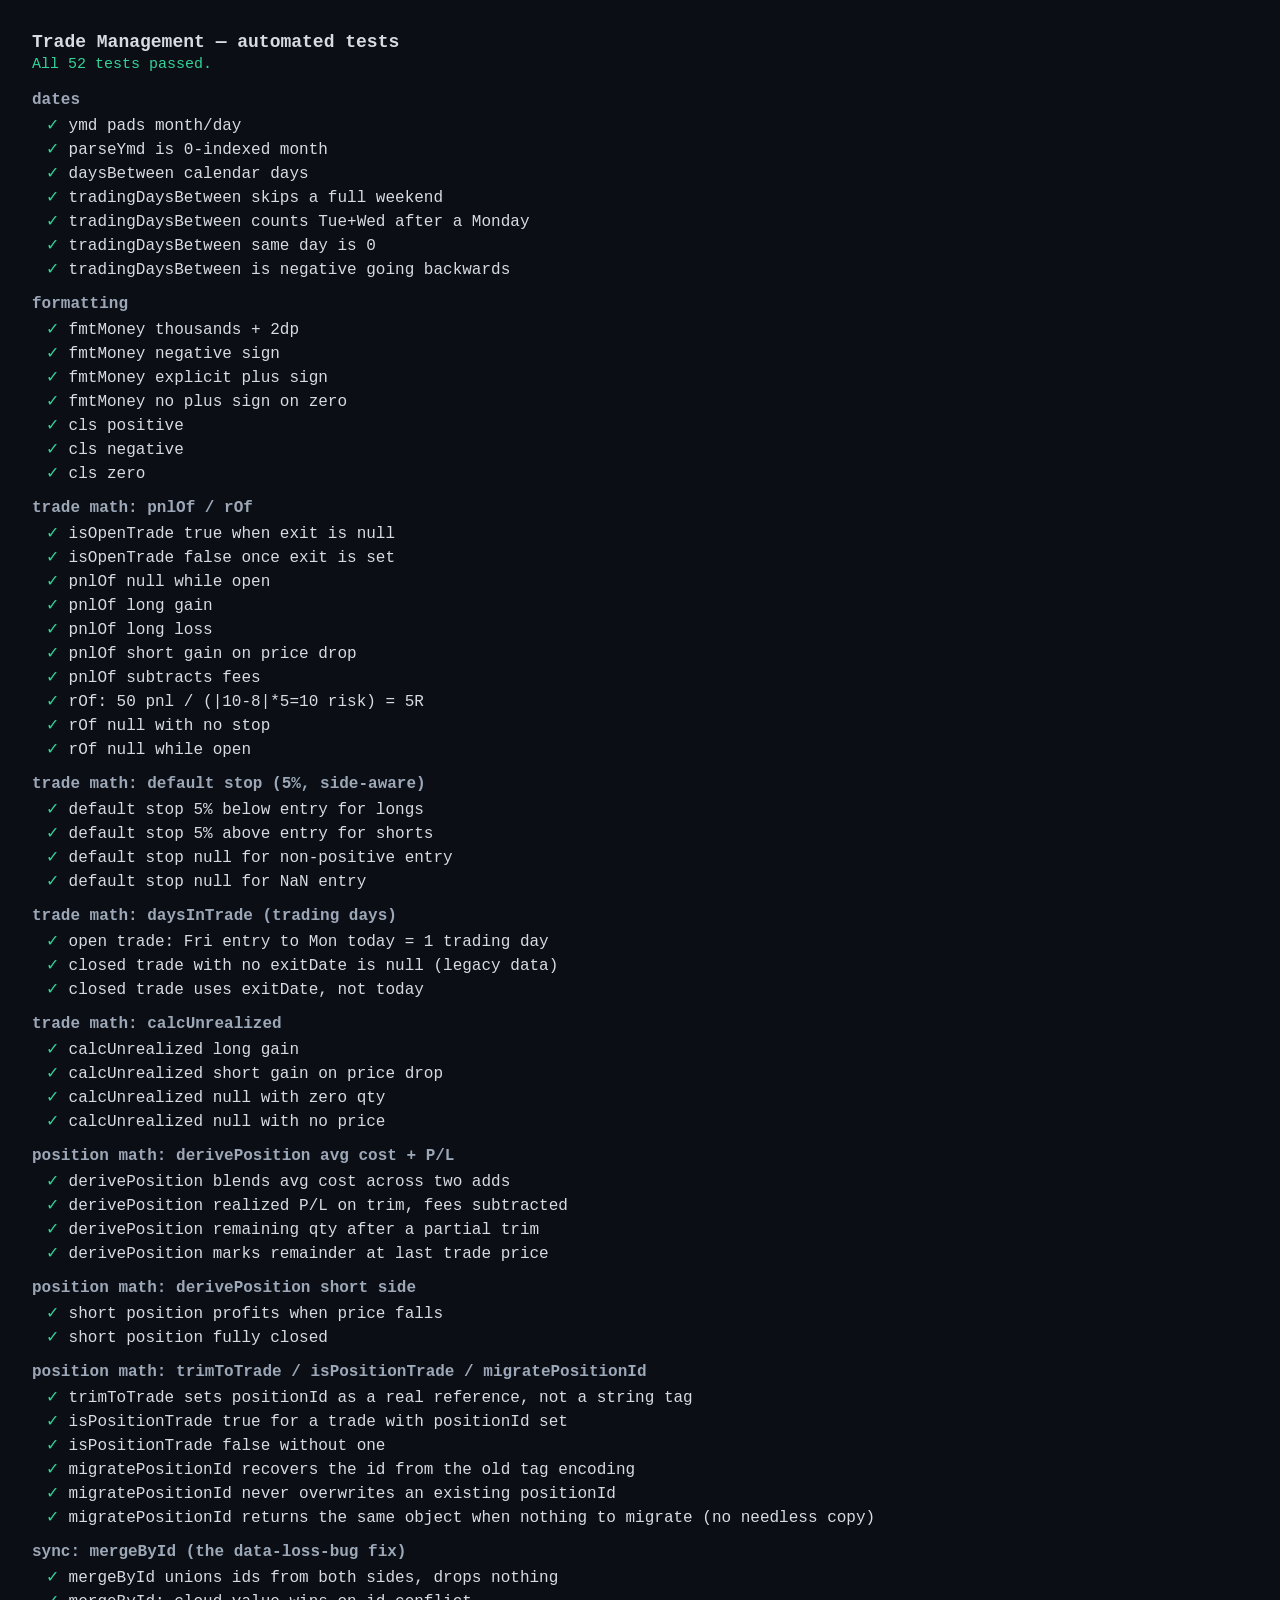
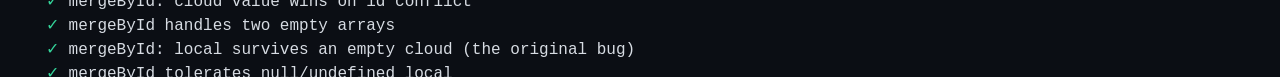
==== tests.html @ 61ee3fec "Add automated tests and a real positionId foreign key 1. Reliability — automated tests:    Extract t" ====
<!doctype html>
<html lang="en">
<head>
<meta charset="utf-8">
<title>Trade Management — tests</title>
<style>
  body { font-family: ui-monospace, Consolas, monospace; background: #0b0e14; color: #d7dce3; padding: 24px; }
  h1 { font-size: 18px; margin: 0 0 4px; }
  #summary { font-size: 15px; margin: 4px 0 18px; }
  #summary.pass { color: #34d399; }
  #summary.fail { color: #f87171; }
  .group { margin: 0 0 4px; font-weight: 700; color: #9ca8b8; margin-top: 14px; }
  .row { padding: 2px 0 2px 14px; }
  .ok { color: #34d399; }
  .bad { color: #f87171; }
  .detail { color: #f87171; margin-left: 14px; white-space: pre-wrap; }
</style>
</head>
<body>
<h1>Trade Management — automated tests</h1>
<div id="summary">Running…</div>
<div id="out"></div>

<script src="trade-math.js"></script>
<script>
const T = window.TradeMath;
const results = [];
let currentGroup = '';

function group(name) { currentGroup = name; }
function eq(actual, expected, label) {
  const pass = JSON.stringify(actual) === JSON.stringify(expected);
  results.push({ group: currentGroup, label, pass, actual, expected });
}
function close(actual, expected, label, eps = 1e-6) {
  const pass = typeof actual === 'number' && Math.abs(actual - expected) < eps;
  results.push({ group: currentGroup, label, pass, actual, expected });
}
function ok(cond, label) {
  results.push({ group: currentGroup, label, pass: !!cond, actual: cond, expected: true });
}

/* ---- dates ---- */
group('dates');
eq(T.ymd(new Date(2026, 0, 5)), '2026-01-05', 'ymd pads month/day');
eq(T.parseYmd('2026-03-01').getMonth(), 2, 'parseYmd is 0-indexed month');
eq(T.daysBetween('2026-01-01', '2026-01-10'), 9, 'daysBetween calendar days');
// Fri 2026-08-14 -> Mon 2026-08-17: 3 calendar days, but only Monday is a trading day.
eq(T.tradingDaysBetween('2026-08-14', '2026-08-17'), 1, 'tradingDaysBetween skips a full weekend');
eq(T.tradingDaysBetween('2026-08-17', '2026-08-19'), 2, 'tradingDaysBetween counts Tue+Wed after a Monday');
eq(T.tradingDaysBetween('2026-08-17', '2026-08-17'), 0, 'tradingDaysBetween same day is 0');
eq(T.tradingDaysBetween('2026-08-19', '2026-08-17'), -2, 'tradingDaysBetween is negative going backwards');

/* ---- formatting ---- */
group('formatting');
eq(T.fmtMoney(1234.5), '$1,234.50', 'fmtMoney thousands + 2dp');
eq(T.fmtMoney(-50), '-$50.00', 'fmtMoney negative sign');
eq(T.fmtMoney(50, { sign: true }), '+$50.00', 'fmtMoney explicit plus sign');
eq(T.fmtMoney(0, { sign: true }), '$0.00', 'fmtMoney no plus sign on zero');
eq(T.cls(5), 'pos', 'cls positive');
eq(T.cls(-5), 'neg', 'cls negative');
eq(T.cls(0), 'zero', 'cls zero');

/* ---- trade math ---- */
group('trade math: pnlOf / rOf');
ok(T.isOpenTrade({ exit: null }), 'isOpenTrade true when exit is null');
ok(!T.isOpenTrade({ exit: 10 }), 'isOpenTrade false once exit is set');
eq(T.pnlOf({ exit: null, entry: 10, qty: 5, side: 'long' }), null, 'pnlOf null while open');
close(T.pnlOf({ side: 'long', entry: 10, exit: 15, qty: 5, fees: 0 }), 25, 'pnlOf long gain');
close(T.pnlOf({ side: 'long', entry: 10, exit: 5, qty: 5, fees: 0 }), -25, 'pnlOf long loss');
close(T.pnlOf({ side: 'short', entry: 10, exit: 5, qty: 5, fees: 0 }), 25, 'pnlOf short gain on price drop');
close(T.pnlOf({ side: 'long', entry: 10, exit: 15, qty: 5, fees: 3 }), 22, 'pnlOf subtracts fees');
close(T.rOf({ side: 'long', entry: 10, exit: 20, qty: 5, stop: 8, fees: 0 }), 5, 'rOf: 50 pnl / (|10-8|*5=10 risk) = 5R');
eq(T.rOf({ side: 'long', entry: 10, exit: 15, qty: 1, stop: null, fees: 0 }), null, 'rOf null with no stop');
eq(T.rOf({ side: 'long', entry: 10, exit: null, qty: 1, stop: 8, fees: 0 }), null, 'rOf null while open');

group('trade math: default stop (5%, side-aware)');
close(T.computeDefaultStop(100, 'long'), 95, 'default stop 5% below entry for longs');
close(T.computeDefaultStop(100, 'short'), 105, 'default stop 5% above entry for shorts');
eq(T.computeDefaultStop(0, 'long'), null, 'default stop null for non-positive entry');
eq(T.computeDefaultStop(NaN, 'long'), null, 'default stop null for NaN entry');

group('trade math: daysInTrade (trading days)');
eq(T.daysInTrade({ exit: null, date: '2026-08-14' }, '2026-08-17'), 1, 'open trade: Fri entry to Mon today = 1 trading day');
eq(T.daysInTrade({ exit: 10, exitDate: null, date: '2026-08-01' }, '2026-08-17'), null, 'closed trade with no exitDate is null (legacy data)');
eq(T.daysInTrade({ exit: 10, exitDate: '2026-08-19', date: '2026-08-17' }, '2026-08-17'), 2, 'closed trade uses exitDate, not today');

group('trade math: calcUnrealized');
close(T.calcUnrealized('long', 100, 10, 110), 100, 'calcUnrealized long gain');
close(T.calcUnrealized('short', 100, 10, 90), 100, 'calcUnrealized short gain on price drop');
eq(T.calcUnrealized('long', 100, 0, 110), null, 'calcUnrealized null with zero qty');
eq(T.calcUnrealized('long', 100, 10, null), null, 'calcUnrealized null with no price');

/* ---- position math ---- */
group('position math: derivePosition avg cost + P/L');
(function () {
  const pos = {
    side: 'long', openDate: '2026-01-01',
    events: [
      { type: 'entry', date: '2026-01-01', price: 100, qty: 10 },
      { type: 'add',   date: '2026-01-05', price: 120, qty: 10 },   // avg now (100*10+120*10)/20 = 110
      { type: 'trim',  date: '2026-01-10', price: 130, qty: 5, fees: 1 }, // realized (130-110)*5-1 = 99
    ],
  };
  const d = T.derivePosition(pos);
  close(d.avgCost, 110, 'derivePosition blends avg cost across two adds');
  close(d.realizedPnl, 99, 'derivePosition realized P/L on trim, fees subtracted');
  eq(d.remainingQty, 15, 'derivePosition remaining qty after a partial trim');
  close(d.unrealizedPnl, (130 - 110) * 15, 'derivePosition marks remainder at last trade price');
})();

group('position math: derivePosition short side');
(function () {
  const pos = {
    side: 'short', openDate: '2026-01-01',
    events: [
      { type: 'entry', date: '2026-01-01', price: 100, qty: 10 },
      { type: 'trim', date: '2026-01-05', price: 90, qty: 10, fees: 0 },
    ],
  };
  const d = T.derivePosition(pos);
  close(d.realizedPnl, 100, 'short position profits when price falls');
  eq(d.remainingQty, 0, 'short position fully closed');
})();

group('position math: trimToTrade / isPositionTrade / migratePositionId');
(function () {
  const pos = { id: 'pos1', symbol: 'AAPL', side: 'long', platform: 'schwab', tags: '',
    openDate: '2026-01-01', events: [{ type: 'entry', date: '2026-01-01', price: 100, qty: 10 }] };
  const trade = T.trimToTrade(pos, { date: '2026-01-10', price: 120, qty: 5, fees: 0 }, 100, () => 'fixed-id');
  eq(trade.positionId, 'pos1', 'trimToTrade sets positionId as a real reference, not a string tag');
  ok(T.isPositionTrade(trade), 'isPositionTrade true for a trade with positionId set');
  ok(!T.isPositionTrade({ positionId: null }), 'isPositionTrade false without one');

  const legacy = { id: 't1', tags: 'position:pos1' };
  const migrated = T.migratePositionId(legacy);
  eq(migrated.positionId, 'pos1', 'migratePositionId recovers the id from the old tag encoding');
  const alreadyHasIt = { id: 't2', positionId: 'pos2', tags: 'position:pos1' };
  eq(T.migratePositionId(alreadyHasIt).positionId, 'pos2', 'migratePositionId never overwrites an existing positionId');
  const untouched = { id: 't3', notes: 'hi' };
  ok(T.migratePositionId(untouched) === untouched, 'migratePositionId returns the same object when nothing to migrate (no needless copy)');
})();

/* ---- cross-device sync ---- */
group('sync: mergeById (the data-loss-bug fix)');
(function () {
  const local = [{ id: 'a', v: 1 }, { id: 'b', v: 1 }];
  const cloud = [{ id: 'b', v: 2 }, { id: 'c', v: 1 }];
  const merged = T.mergeById(local, cloud);
  const ids = merged.map(x => x.id).sort();
  eq(ids, ['a', 'b', 'c'], 'mergeById unions ids from both sides, drops nothing');
  eq(merged.find(x => x.id === 'b').v, 2, 'mergeById: cloud value wins on id conflict');
  eq(T.mergeById([], []), [], 'mergeById handles two empty arrays');
  eq(T.mergeById([{ id: 'a', v: 1 }], []), [{ id: 'a', v: 1 }], 'mergeById: local survives an empty cloud (the original bug)');
  eq(T.mergeById(null, [{ id: 'a', v: 1 }]), [{ id: 'a', v: 1 }], 'mergeById tolerates null/undefined local');
})();

/* ---- render ---- */
const byGroup = new Map();
for (const r of results) {
  if (!byGroup.has(r.group)) byGroup.set(r.group, []);
  byGroup.get(r.group).push(r);
}
const out = document.getElementById('out');
let passCount = 0;
for (const [g, rows] of byGroup) {
  const h = document.createElement('div');
  h.className = 'group';
  h.textContent = g;
  out.appendChild(h);
  for (const r of rows) {
    if (r.pass) passCount++;
    const row = document.createElement('div');
    row.className = 'row';
    row.innerHTML = `<span class="${r.pass ? 'ok' : 'bad'}">${r.pass ? '✓' : '✗'}</span> ${r.label}`;
    out.appendChild(row);
    if (!r.pass) {
      const d = document.createElement('div');
      d.className = 'detail';
      d.textContent = `expected ${JSON.stringify(r.expected)}, got ${JSON.stringify(r.actual)}`;
      out.appendChild(d);
    }
  }
}
const summary = document.getElementById('summary');
const failCount = results.length - passCount;
summary.textContent = failCount === 0
  ? `All ${results.length} tests passed.`
  : `${failCount} of ${results.length} tests FAILED.`;
summary.className = failCount === 0 ? 'pass' : 'fail';
</script>
</body>
</html>
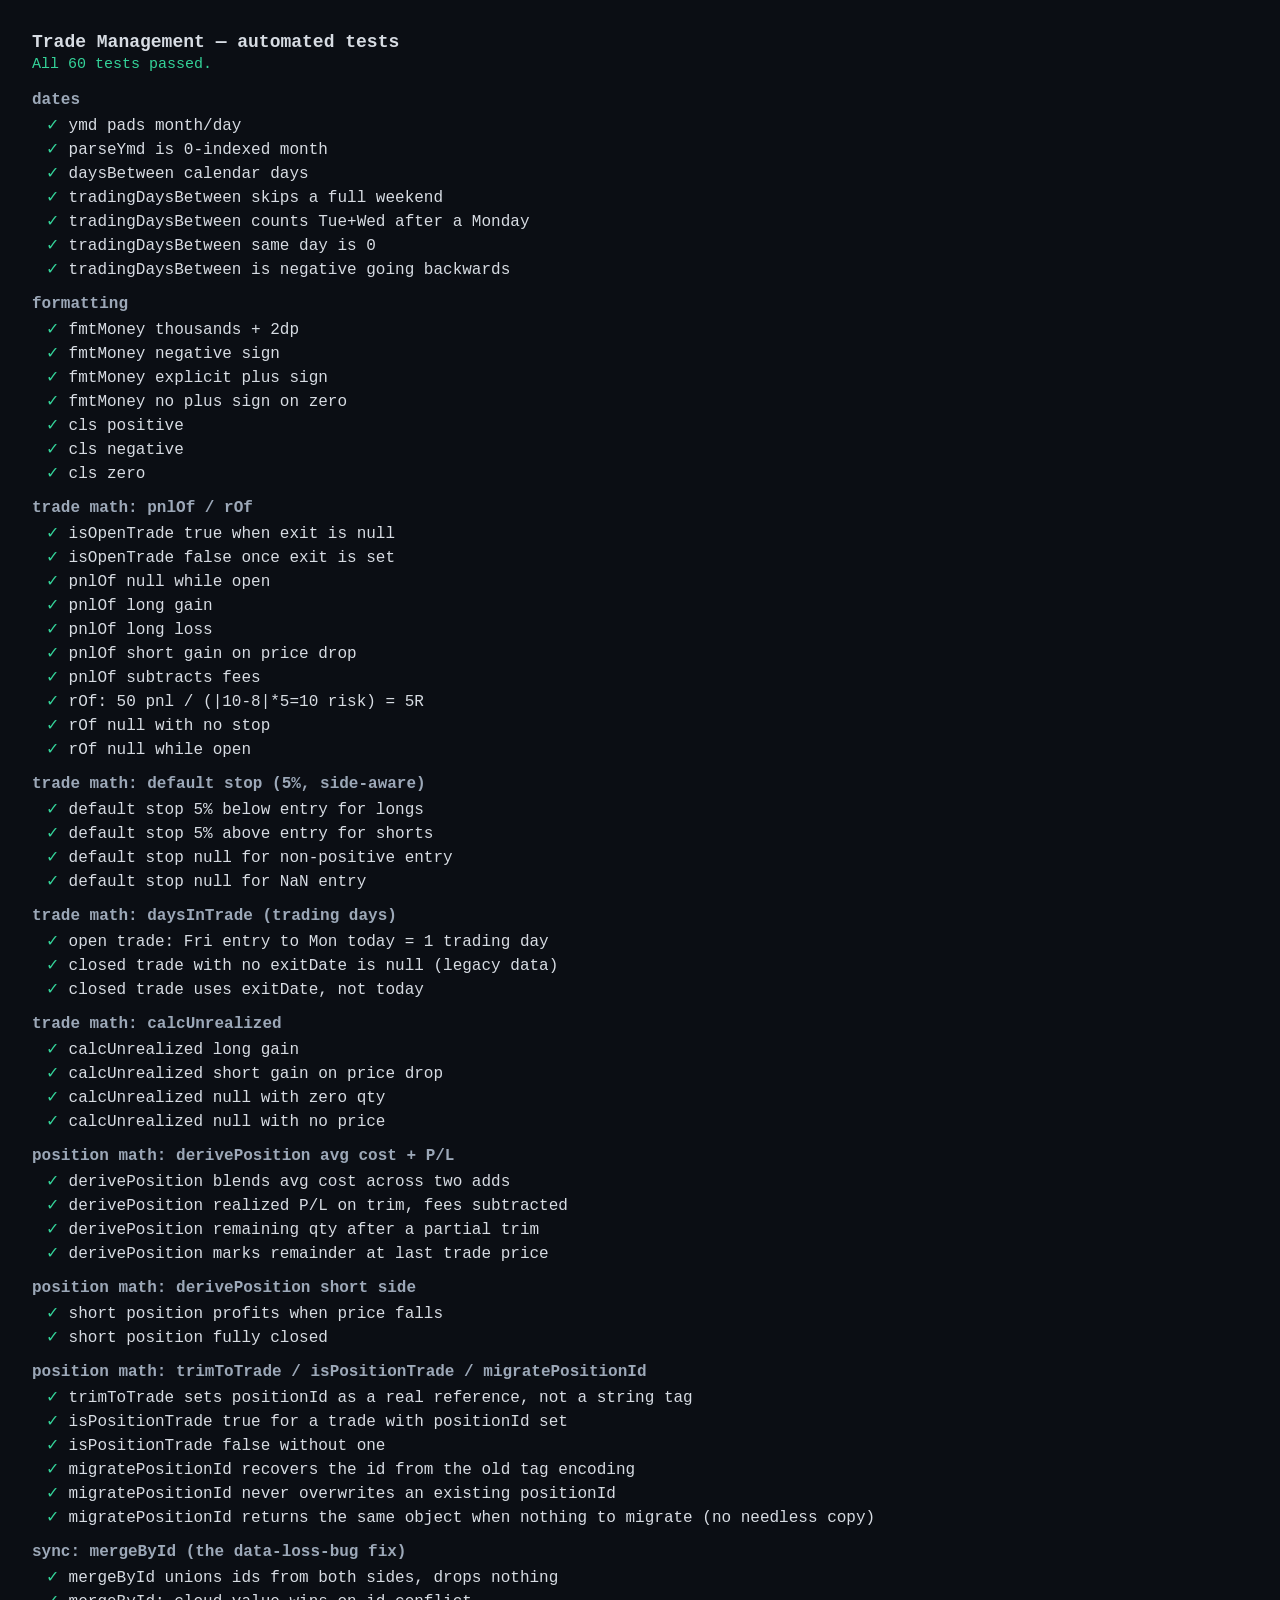
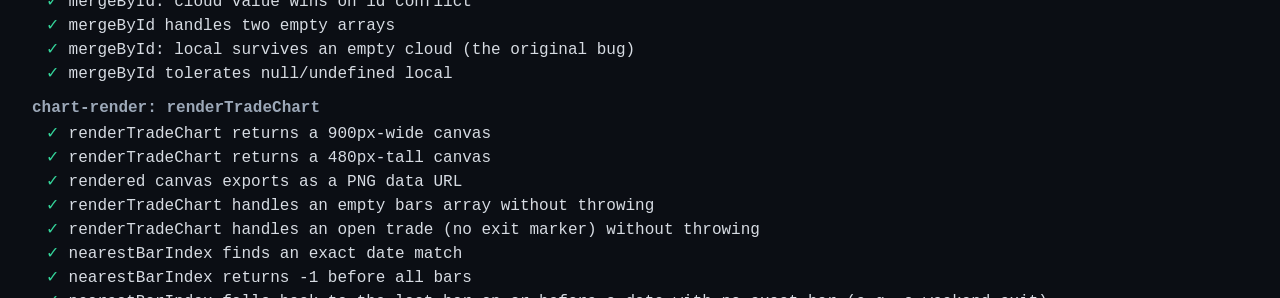
==== commit a6a4987f: "Auto-attach a daily-timeframe chart to each trade at entry and exit One image per trade, not two: ch" ====
--- a/tests.html
+++ b/tests.html
@@ -22,6 +22,7 @@
 <div id="out"></div>
 
 <script src="trade-math.js"></script>
+<script src="chart-render.js"></script>
 <script>
 const T = window.TradeMath;
 const results = [];
@@ -153,6 +154,32 @@
   eq(T.mergeById([], []), [], 'mergeById handles two empty arrays');
   eq(T.mergeById([{ id: 'a', v: 1 }], []), [{ id: 'a', v: 1 }], 'mergeById: local survives an empty cloud (the original bug)');
   eq(T.mergeById(null, [{ id: 'a', v: 1 }]), [{ id: 'a', v: 1 }], 'mergeById tolerates null/undefined local');
+})();
+
+/* ---- chart rendering ---- */
+group('chart-render: renderTradeChart');
+(function () {
+  const bars = [
+    { date: '2026-01-05', open: 100, high: 102, low: 99, close: 101 },
+    { date: '2026-01-06', open: 101, high: 103, low: 100, close: 102 },
+    { date: '2026-01-07', open: 102, high: 105, low: 101, close: 104 },
+  ];
+  const canvas = window.ChartRender.renderTradeChart(bars, {
+    symbol: 'AAPL', side: 'long', entryDate: '2026-01-05', entryPrice: 100, exitDate: '2026-01-07', exitPrice: 104,
+  });
+  eq(canvas.width, 900, 'renderTradeChart returns a 900px-wide canvas');
+  eq(canvas.height, 480, 'renderTradeChart returns a 480px-tall canvas');
+  ok(canvas.toDataURL('image/png').startsWith('data:image/png'), 'rendered canvas exports as a PNG data URL');
+
+  const empty = window.ChartRender.renderTradeChart([], { symbol: 'AAPL', side: 'long' });
+  ok(empty.width === 900, 'renderTradeChart handles an empty bars array without throwing');
+
+  const openTrade = window.ChartRender.renderTradeChart(bars, { symbol: 'AAPL', side: 'long', entryDate: '2026-01-05', entryPrice: 100 });
+  ok(openTrade.width === 900, 'renderTradeChart handles an open trade (no exit marker) without throwing');
+
+  eq(window.ChartRender.nearestBarIndex(bars, '2026-01-06'), 1, 'nearestBarIndex finds an exact date match');
+  eq(window.ChartRender.nearestBarIndex(bars, '2026-01-04'), -1, 'nearestBarIndex returns -1 before all bars');
+  eq(window.ChartRender.nearestBarIndex(bars, '2026-01-10'), 2, 'nearestBarIndex falls back to the last bar on or before a date with no exact bar (e.g. a weekend exit)');
 })();
 
 /* ---- render ---- */
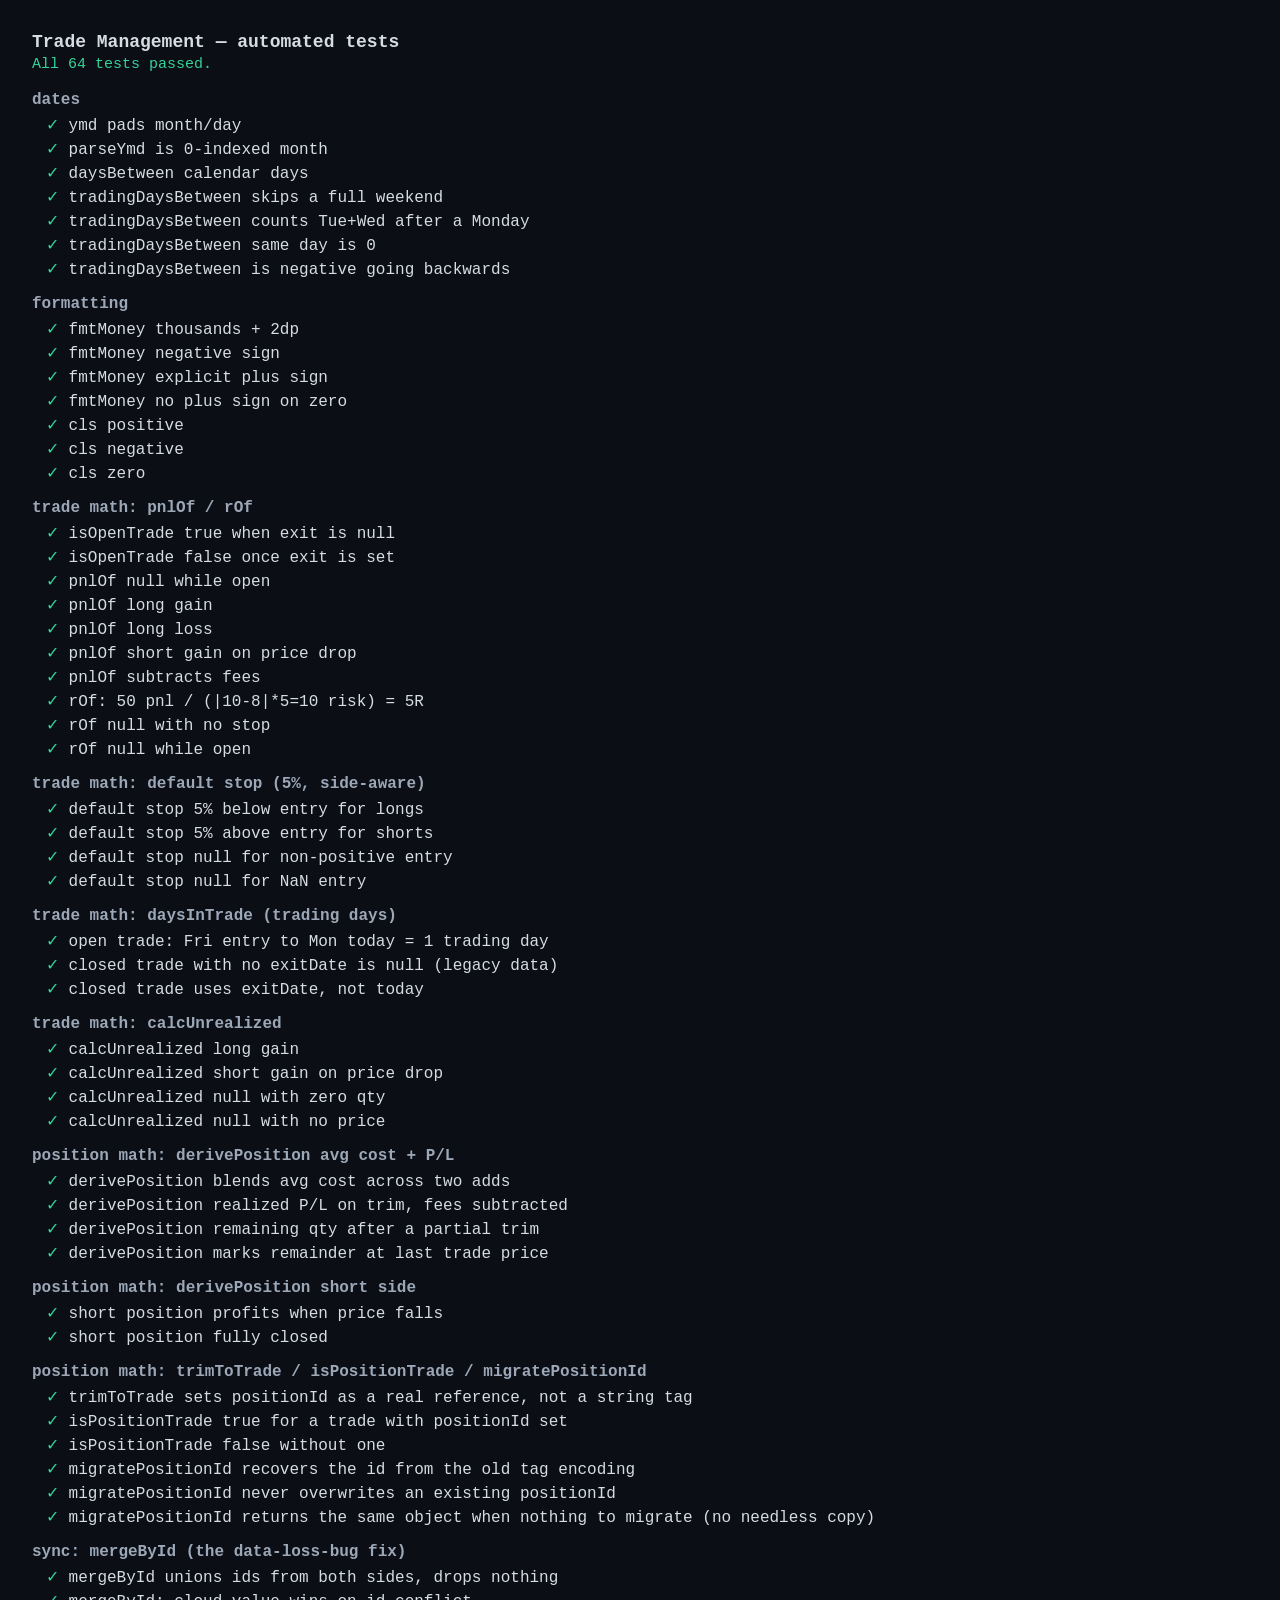
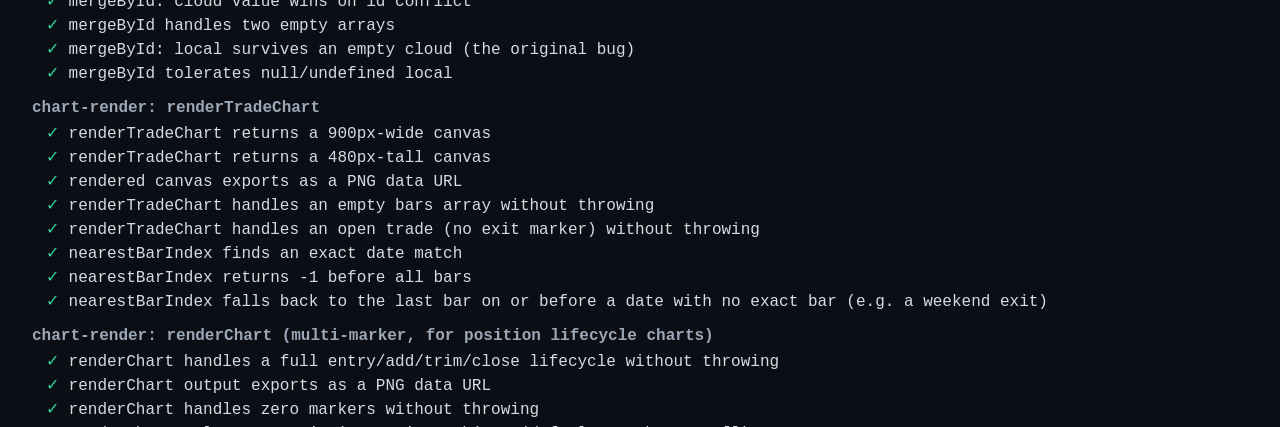
==== commit 0e89be0b: "Extend trade charts to full position lifecycle, generated once on close For multi-leg Positions: no " ====
--- a/tests.html
+++ b/tests.html
@@ -182,6 +182,31 @@
   eq(window.ChartRender.nearestBarIndex(bars, '2026-01-10'), 2, 'nearestBarIndex falls back to the last bar on or before a date with no exact bar (e.g. a weekend exit)');
 })();
 
+group('chart-render: renderChart (multi-marker, for position lifecycle charts)');
+(function () {
+  const bars = [
+    { date: '2026-01-05', open: 100, high: 102, low: 99, close: 101 },
+    { date: '2026-01-06', open: 101, high: 103, low: 100, close: 102 },
+    { date: '2026-01-07', open: 102, high: 105, low: 101, close: 104 },
+    { date: '2026-01-08', open: 104, high: 106, low: 103, close: 105 },
+  ];
+  const markers = [
+    { date: '2026-01-05', price: 100, label: 'ENTRY', color: window.ChartRender.COLORS.entry, dir: 'up' },
+    { date: '2026-01-06', price: 102, label: 'ADD', color: window.ChartRender.COLORS.add, dir: 'up' },
+    { date: '2026-01-07', price: 104, label: 'TRIM', color: window.ChartRender.COLORS.trim, dir: 'down' },
+    { date: '2026-01-08', price: 105, label: 'CLOSE', color: window.ChartRender.COLORS.close, dir: 'down' },
+  ];
+  const canvas = window.ChartRender.renderChart(bars, { symbol: 'AAPL', markers });
+  eq(canvas.width, 900, 'renderChart handles a full entry/add/trim/close lifecycle without throwing');
+  ok(canvas.toDataURL('image/png').startsWith('data:image/png'), 'renderChart output exports as a PNG data URL');
+
+  const noMarkers = window.ChartRender.renderChart(bars, { symbol: 'AAPL', markers: [] });
+  ok(noMarkers.width === 900, 'renderChart handles zero markers without throwing');
+
+  const noArgs = window.ChartRender.renderChart(bars);
+  ok(noArgs.width === 900, 'renderChart tolerates a missing options object (defaults markers to [])');
+})();
+
 /* ---- render ---- */
 const byGroup = new Map();
 for (const r of results) {
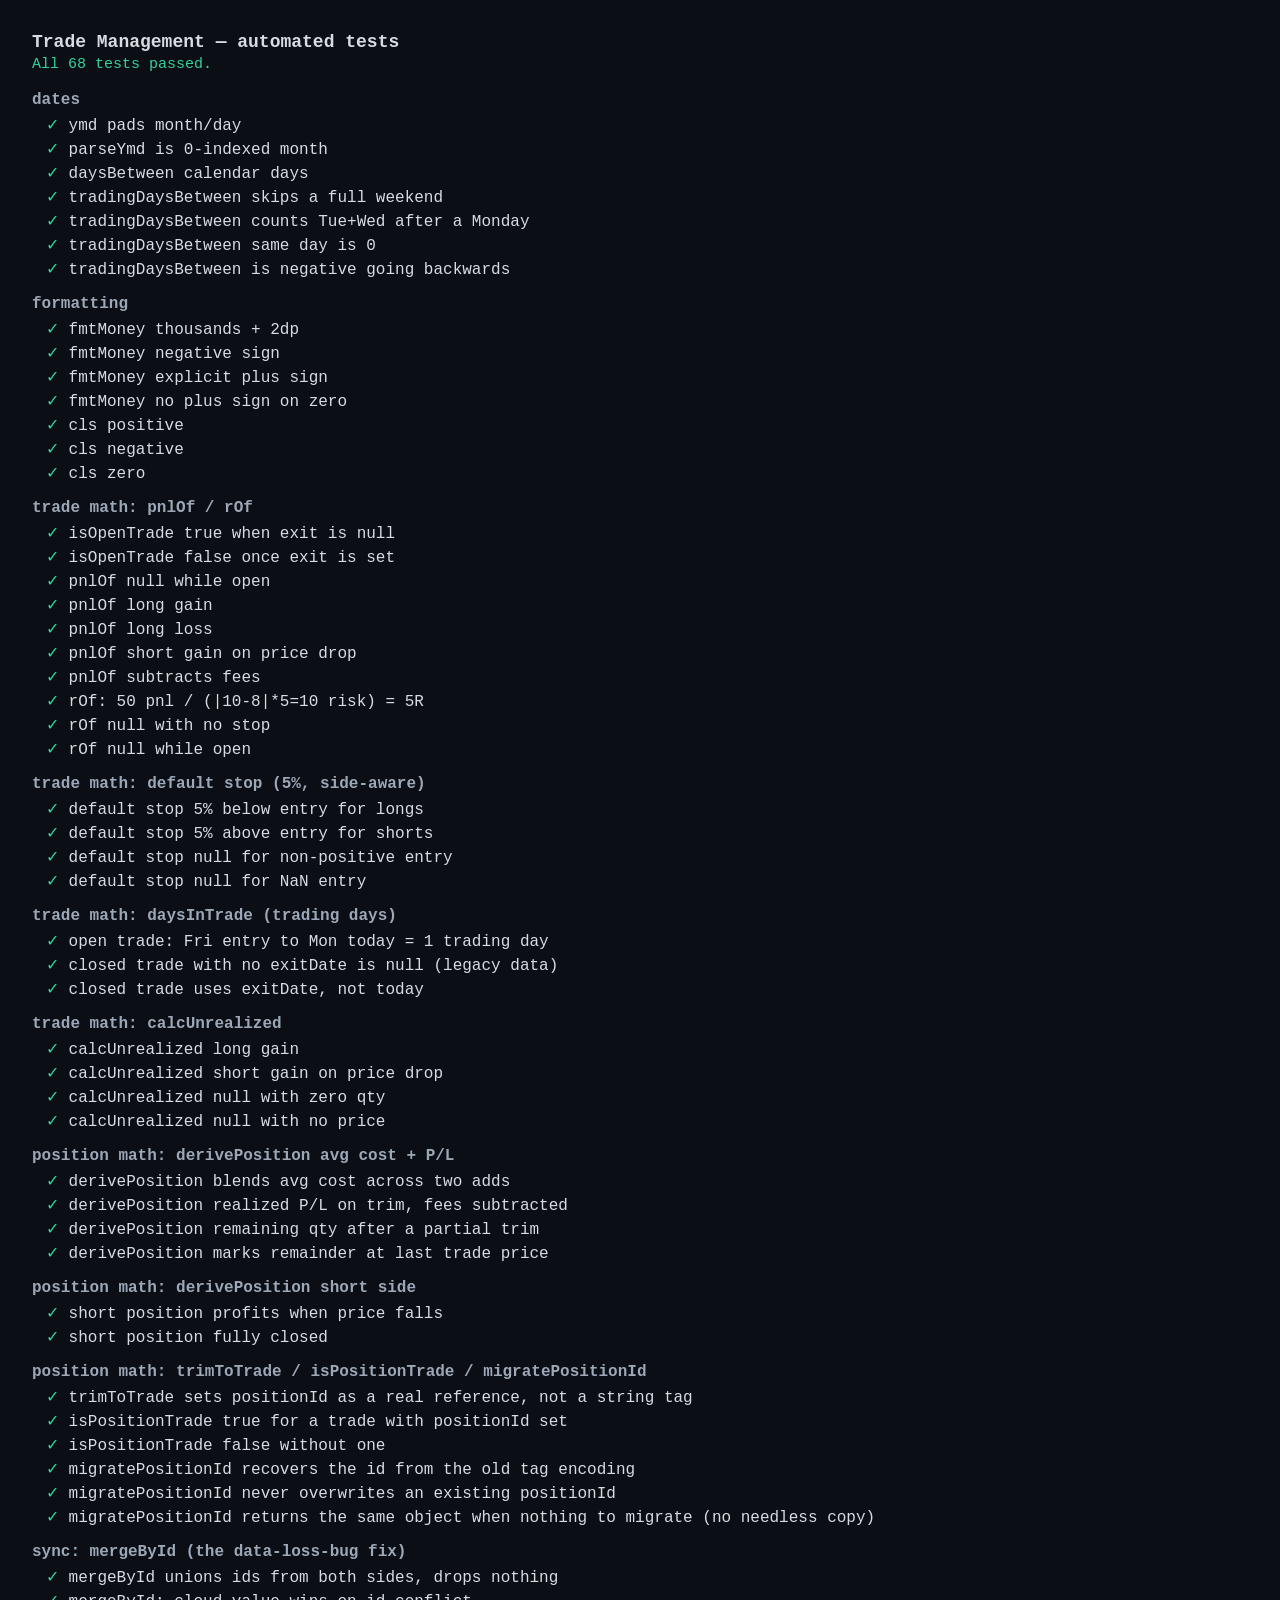
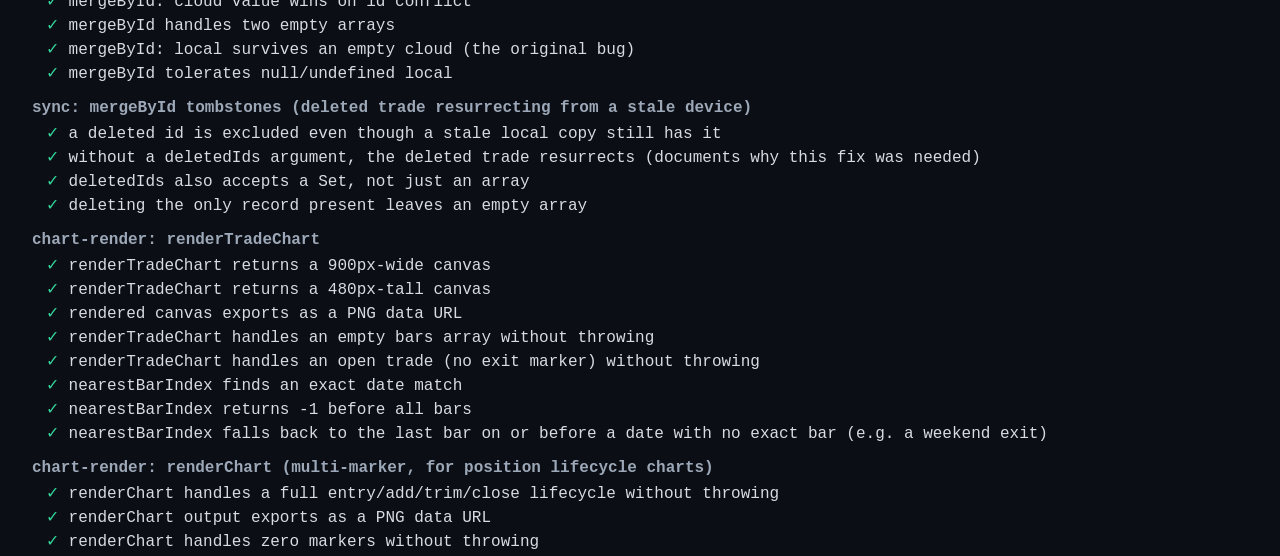
==== commit efa525ae: "Fix deleted trades resurrecting via cross-device sync mergeById's union-by-id merge (the fix for the" ====
--- a/tests.html
+++ b/tests.html
@@ -156,6 +156,27 @@
   eq(T.mergeById(null, [{ id: 'a', v: 1 }]), [{ id: 'a', v: 1 }], 'mergeById tolerates null/undefined local');
 })();
 
+group('sync: mergeById tombstones (deleted trade resurrecting from a stale device)');
+(function () {
+  // The actual bug: device A deletes trade "b" (cloud no longer has it), but device B still
+  // has its old, stale local copy of "b" and hasn't synced since. Without a tombstone, device
+  // B's next sync would union its stale "b" back into the merged result and re-push it to
+  // cloud -- the delete "undoes itself." With "b" recorded as deleted, it must stay gone.
+  const staleLocal = [{ id: 'a', v: 1 }, { id: 'b', v: 1 }];
+  const freshCloud = [{ id: 'a', v: 1 }]; // "b" already deleted elsewhere
+  const deleted = ['b'];
+  const merged = T.mergeById(staleLocal, freshCloud, deleted);
+  eq(merged.map(x => x.id).sort(), ['a'], 'a deleted id is excluded even though a stale local copy still has it');
+
+  eq(T.mergeById(staleLocal, freshCloud), [{ id: 'a', v: 1 }, { id: 'b', v: 1 }],
+    'without a deletedIds argument, the deleted trade resurrects (documents why this fix was needed)');
+
+  eq(T.mergeById(staleLocal, freshCloud, new Set(['b'])).map(x => x.id).sort(), ['a'],
+    'deletedIds also accepts a Set, not just an array');
+
+  eq(T.mergeById([{ id: 'a', v: 1 }], [], ['a']), [], 'deleting the only record present leaves an empty array');
+})();
+
 /* ---- chart rendering ---- */
 group('chart-render: renderTradeChart');
 (function () {
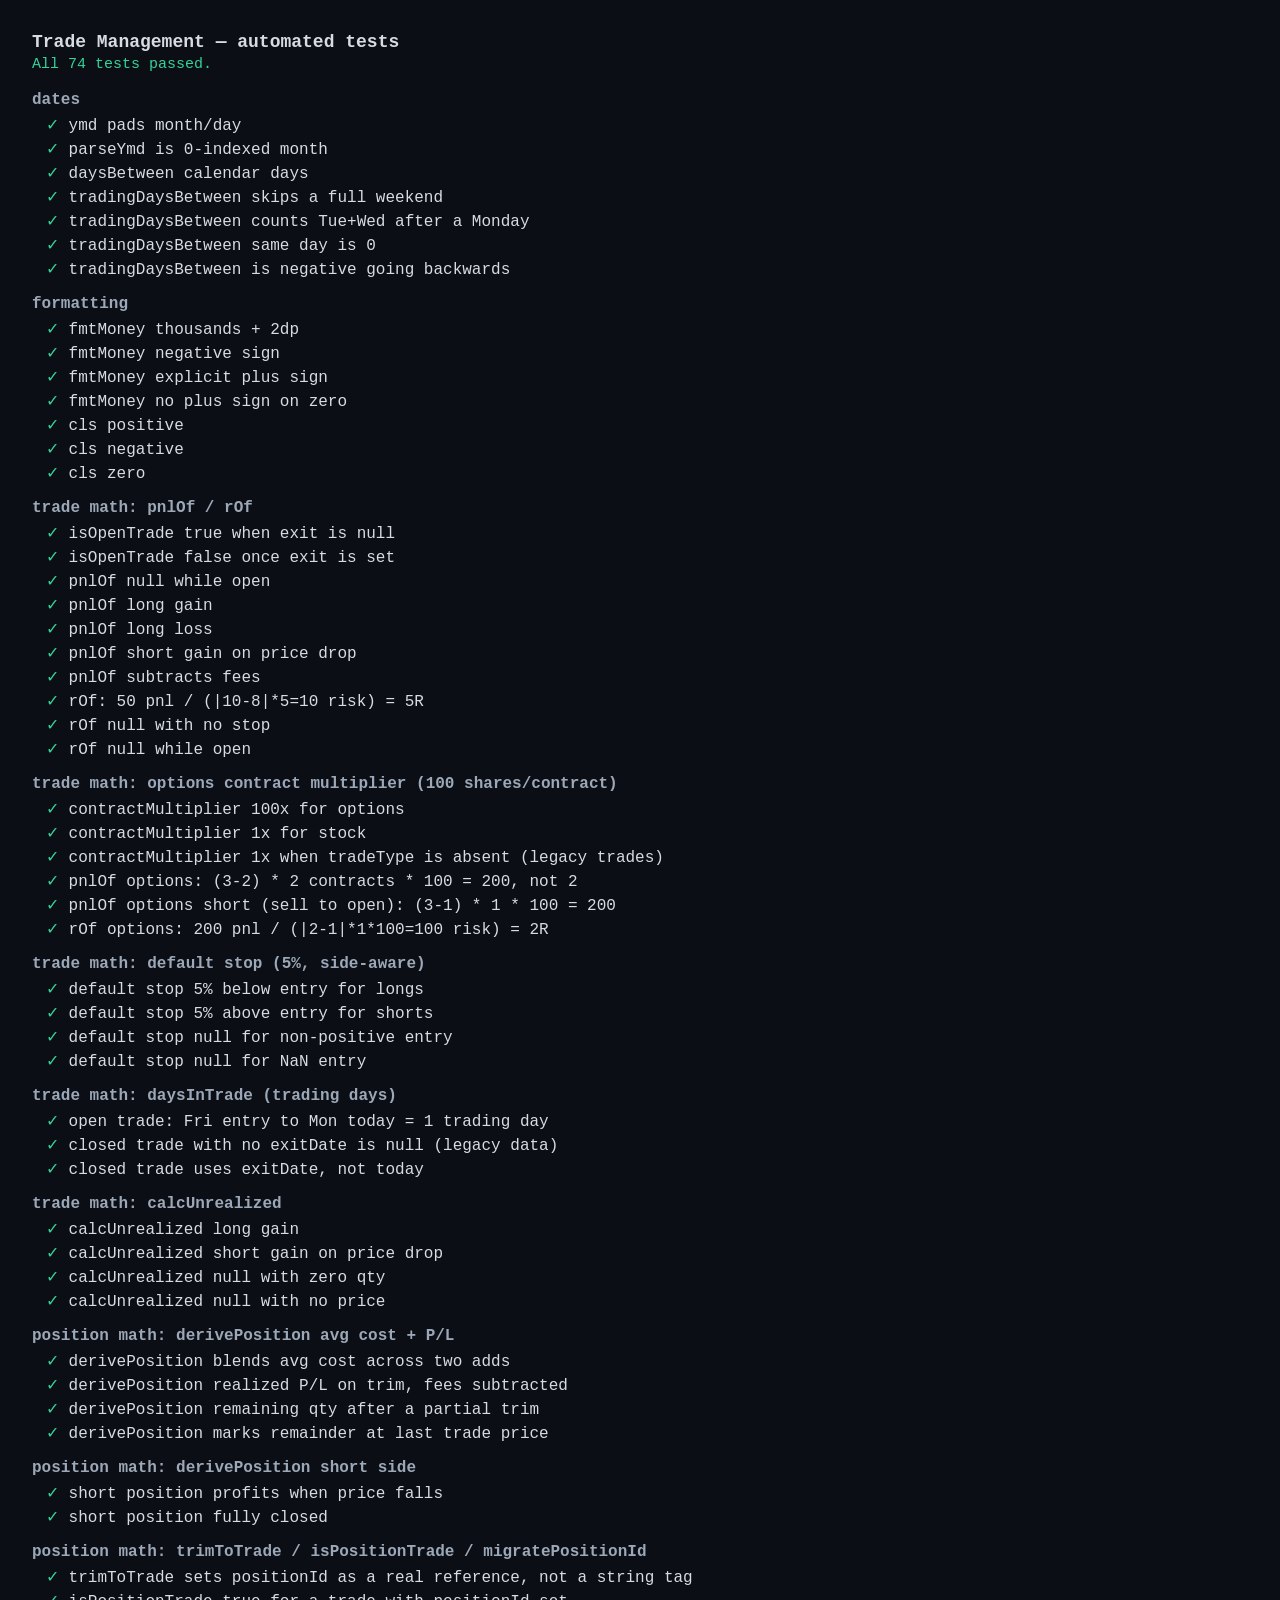
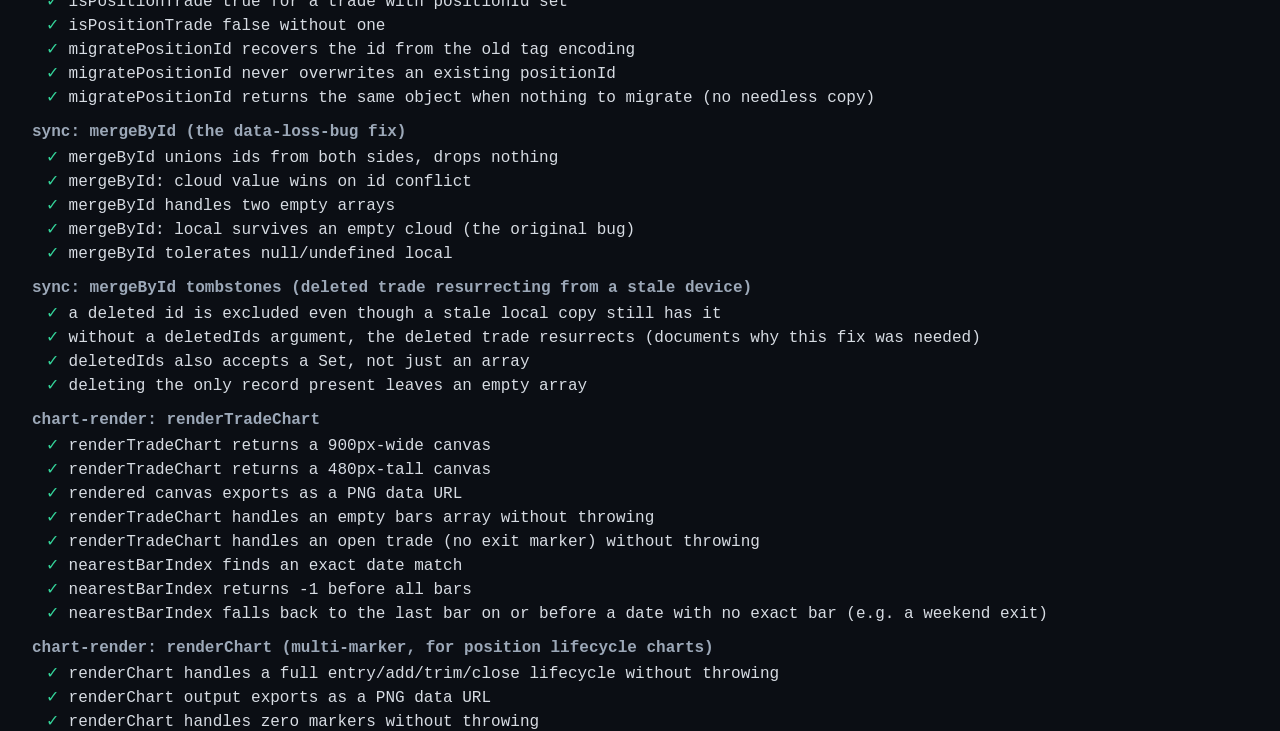
==== commit d62c639c: "Add options trade support to New Trade (Call/Put, Buy/Sell, expiry) New "Trade type" dropdown (Stock" ====
--- a/tests.html
+++ b/tests.html
@@ -75,6 +75,17 @@
 eq(T.rOf({ side: 'long', entry: 10, exit: 15, qty: 1, stop: null, fees: 0 }), null, 'rOf null with no stop');
 eq(T.rOf({ side: 'long', entry: 10, exit: null, qty: 1, stop: 8, fees: 0 }), null, 'rOf null while open');
 
+group('trade math: options contract multiplier (100 shares/contract)');
+eq(T.contractMultiplier({ tradeType: 'options' }), 100, 'contractMultiplier 100x for options');
+eq(T.contractMultiplier({ tradeType: 'stock' }), 1, 'contractMultiplier 1x for stock');
+eq(T.contractMultiplier({}), 1, 'contractMultiplier 1x when tradeType is absent (legacy trades)');
+close(T.pnlOf({ tradeType: 'options', side: 'long', entry: 2, exit: 3, qty: 2, fees: 0 }), 200,
+  'pnlOf options: (3-2) * 2 contracts * 100 = 200, not 2');
+close(T.pnlOf({ tradeType: 'options', side: 'short', entry: 3, exit: 1, qty: 1, fees: 0 }), 200,
+  'pnlOf options short (sell to open): (3-1) * 1 * 100 = 200');
+close(T.rOf({ tradeType: 'options', side: 'long', entry: 2, exit: 4, qty: 1, stop: 1, fees: 0 }), 2,
+  'rOf options: 200 pnl / (|2-1|*1*100=100 risk) = 2R');
+
 group('trade math: default stop (5%, side-aware)');
 close(T.computeDefaultStop(100, 'long'), 95, 'default stop 5% below entry for longs');
 close(T.computeDefaultStop(100, 'short'), 105, 'default stop 5% above entry for shorts');
